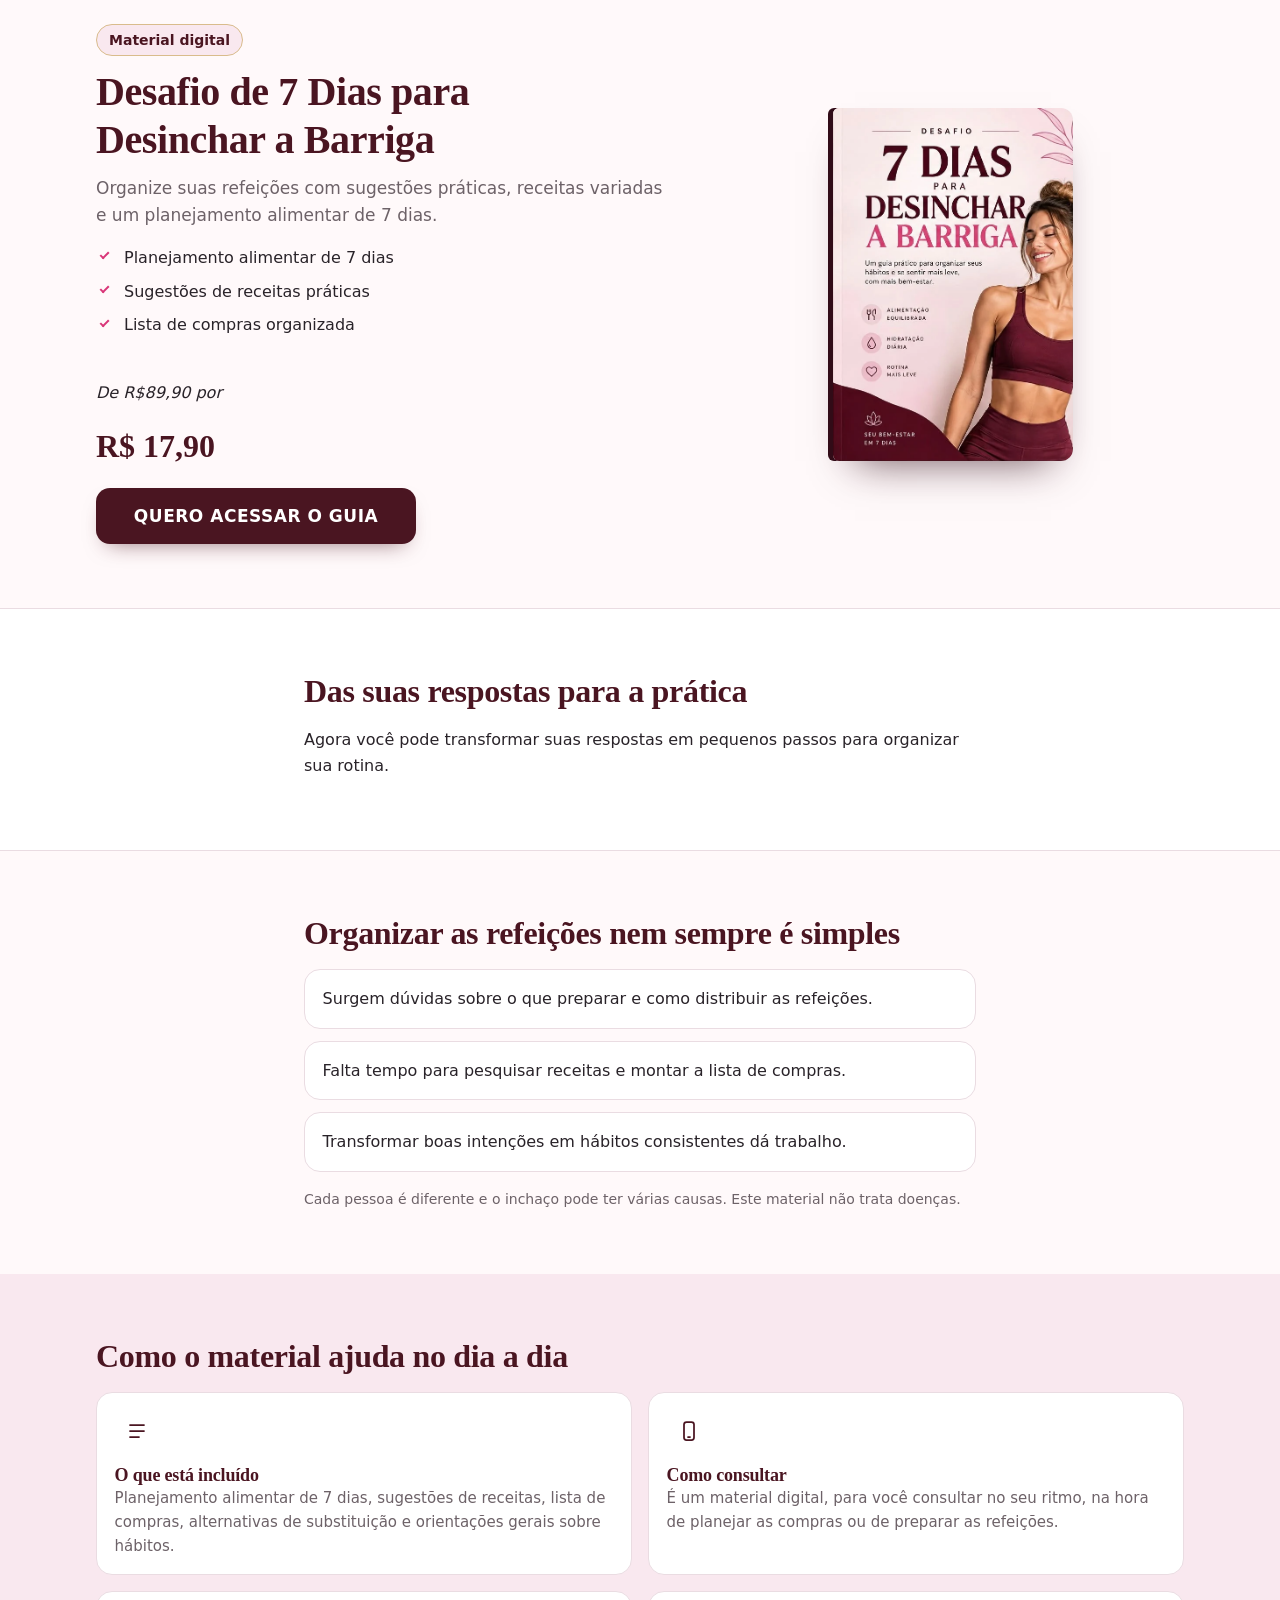
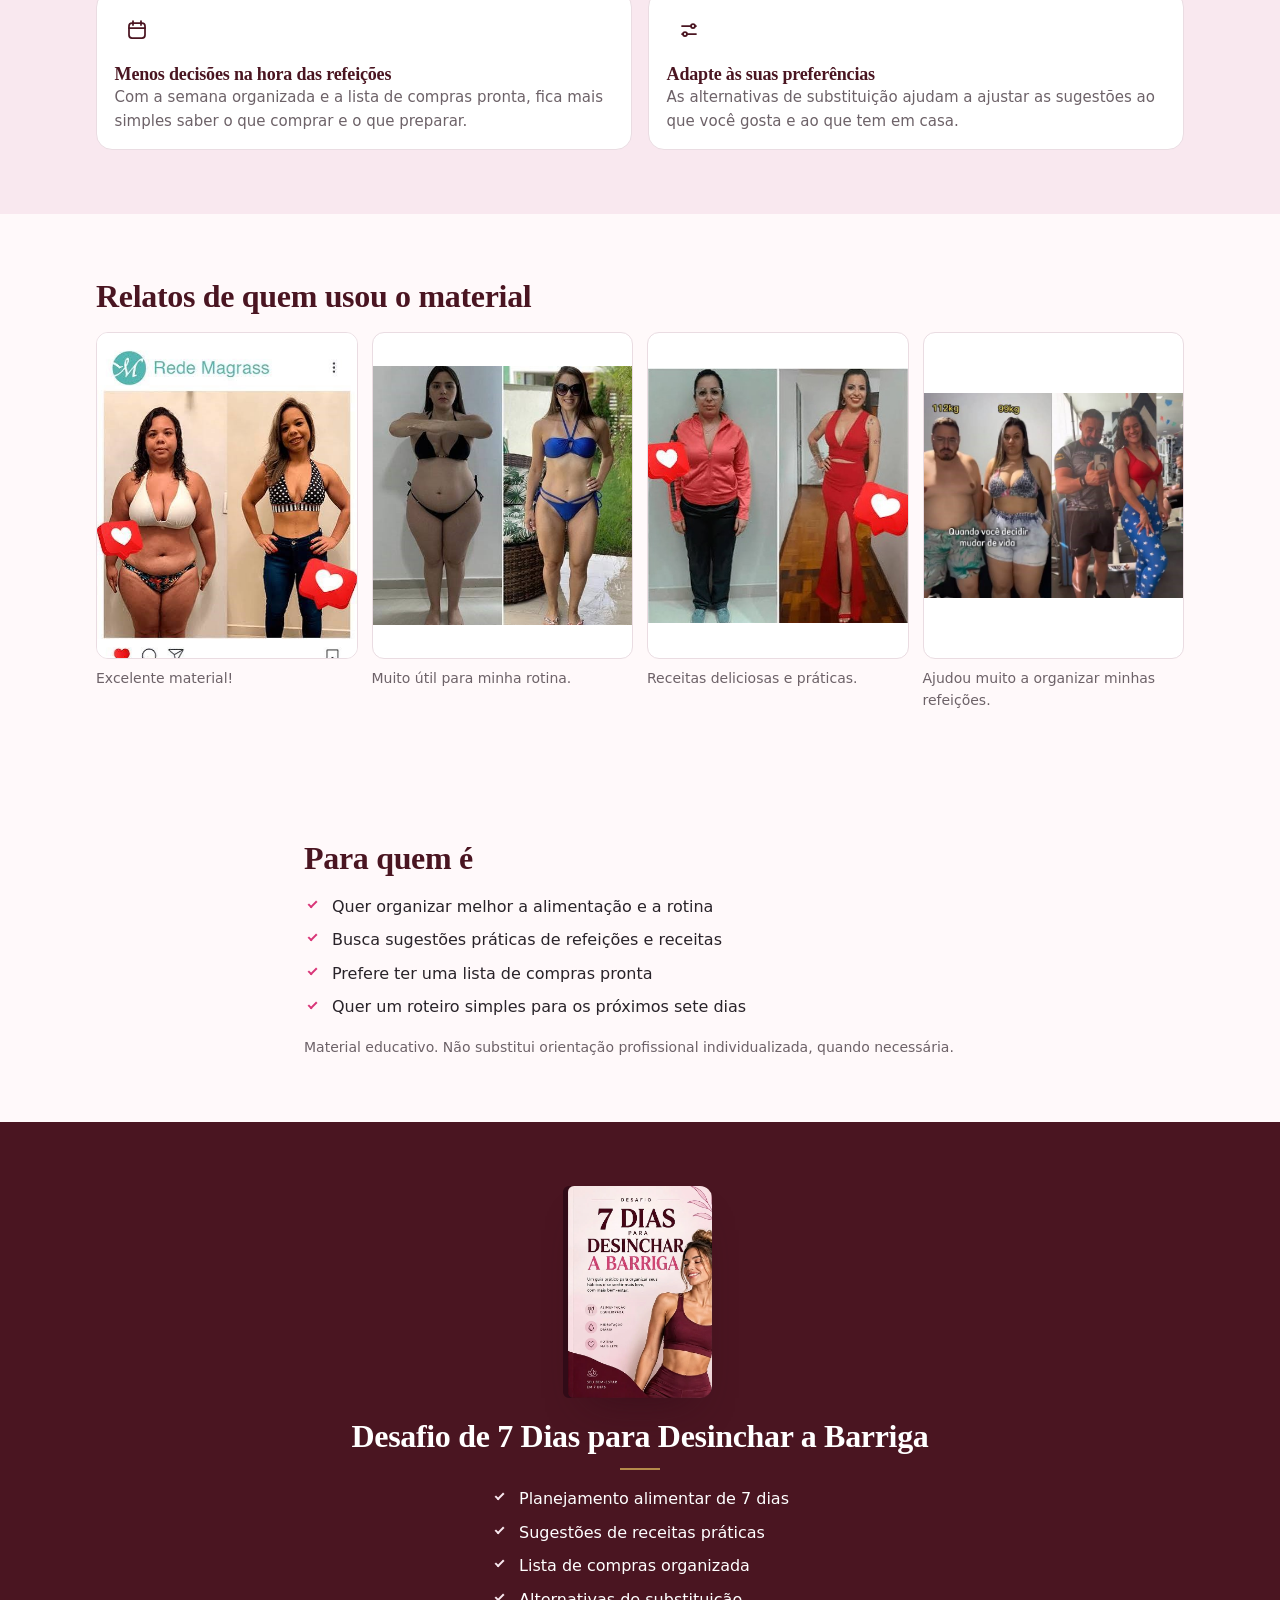
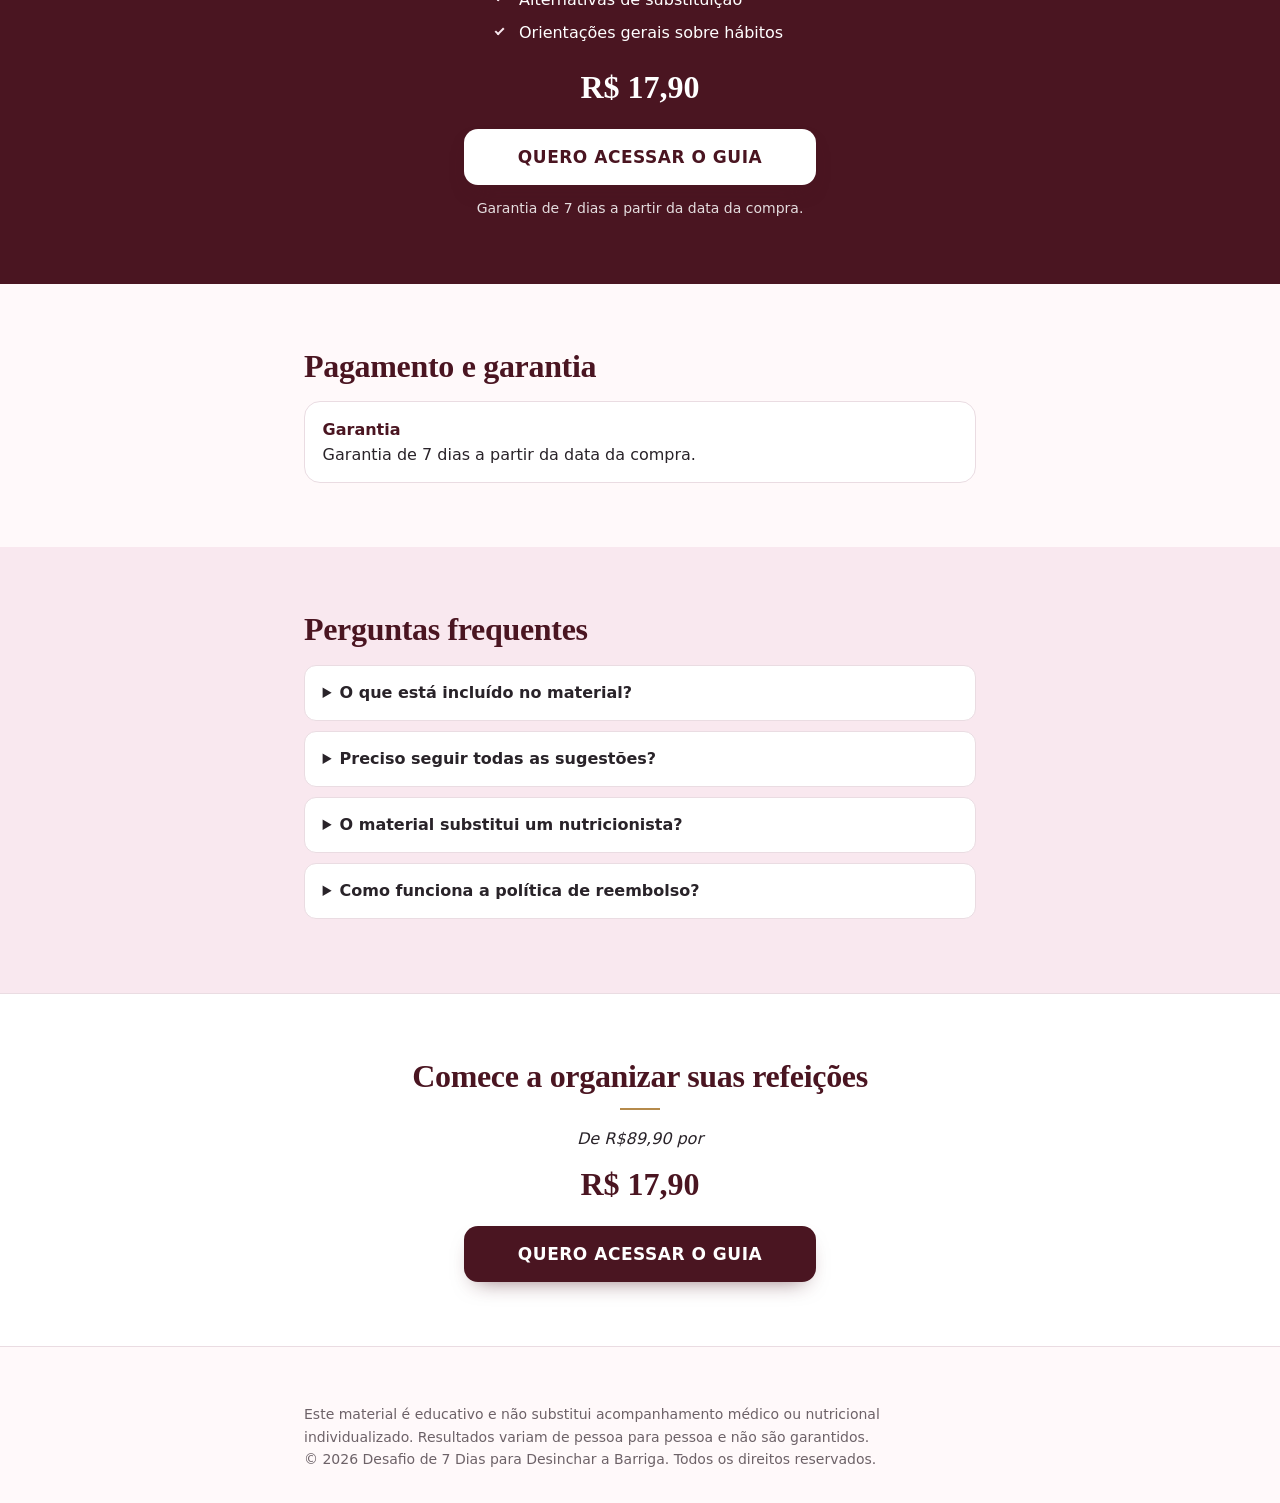
==== quiz-bem-estar-7-dias/vendas.html @ f111ca83 "first commit" ====
<!DOCTYPE html>
<html lang="pt-BR">

<head>
  <meta charset="utf-8">
  <meta name="viewport" content="width=device-width, initial-scale=1, viewport-fit=cover">
  <title>Desafio de 7 Dias para Desinchar a Barriga</title>
  <meta name="description"
    content="Organize suas refeições com sugestões práticas, receitas variadas e um planejamento alimentar de 7 dias. Material digital.">
  <meta name="theme-color" content="#4A1521">
  <meta property="og:type" content="website">
  <meta property="og:locale" content="pt_BR">
  <meta property="og:title" content="Desafio de 7 Dias para Desinchar a Barriga">
  <meta property="og:description"
    content="Planejamento alimentar de 7 dias, receitas práticas e lista de compras organizada.">
  <link rel="icon"
    href="data:image/svg+xml,%3Csvg xmlns='http://www.w3.org/2000/svg' viewBox='0 0 32 32'%3E%3Crect width='32' height='32' rx='9' fill='%234A1521'/%3E%3Cpath d='M8 24C8 15 13 9 24 8c0 11-6 16-16 16z' fill='%23F9E8EF'/%3E%3C/svg%3E">
  <link rel="stylesheet" href="vendas.css">
  <script src="vendas.js" defer></script>
</head>

<body>
  <main>

    <!-- 1. PRIMEIRA DOBRA -->
    <section class="hero">
      <div class="wrap hero__grid">
        <div>
          <p class="tag">Material digital</p>
          <h1>Desafio de 7 Dias para Desinchar a Barriga</h1>
          <p class="sub">Organize suas refeições com sugestões práticas, receitas variadas e um planejamento alimentar
            de 7 dias.</p>
          <ul class="ticks">
            <li>Planejamento alimentar de 7 dias</li>
            <li>Sugestões de receitas práticas</li>
            <li>Lista de compras organizada</li>
            <br>
            <p> <i>De R$89,90 por</i> </p>
          </ul>
          <p class="promo" hidden><span>De <s data-regular></s> por</span><span>Oferta válida até <time
                data-end></time></span><span class="timer" data-timer role="timer" aria-live="off"></span></p>
          <p class="price"><strong>R$ 17,90</strong></p>
          <button type="button" id="hero-cta" class="btn" data-cta>QUERO ACESSAR O GUIA</button>
          <p class="cta-msg" role="status"></p>
        </div>
        <figure class="cover-wrap">
          <img class="cover-img" src="./capa-desafio.webp" width="547" height="805" fetchpriority="high"
            alt="Capa do guia Desafio de 7 Dias para Desinchar a Barriga">
        </figure>
      </div>
    </section>

    <!-- 2. CONTINUIDADE DO QUIZ -->
    <section class="band">
      <div class="wrap narrow">
        <h2>Das suas respostas para a prática</h2>
        <p>Agora você pode transformar suas respostas em pequenos passos para organizar sua rotina.</p>
        <p id="quiz-note"></p>
      </div>
    </section>

    <!-- 3. IDENTIFICAÇÃO -->
    <section>
      <div class="wrap narrow">
        <h2>Organizar as refeições nem sempre é simples</h2>
        <ul class="cards cards--1">
          <li>Surgem dúvidas sobre o que preparar e como distribuir as refeições.</li>
          <li>Falta tempo para pesquisar receitas e montar a lista de compras.</li>
          <li>Transformar boas intenções em hábitos consistentes dá trabalho.</li>
        </ul>
        <p class="note">Cada pessoa é diferente e o inchaço pode ter várias causas. Este material não trata doenças.</p>
      </div>
    </section>

    <!-- 4. CONTEÚDO REAL (aparece quando houver imagens em PREVIEWS no vendas.js) -->
    <section id="previa" class="alt" hidden>
      <div class="wrap">
        <h2>Veja exemplos do material</h2>
        <div id="previa-lista" class="previews"></div>
      </div>
    </section>

    <!-- 5. BENEFÍCIOS E CONTEÚDO -->
    <section class="alt-soft">
      <div class="wrap">
        <h2>Como o material ajuda no dia a dia</h2>
        <div class="grid2 benefits">
          <article class="box">
            <div class="ico-wrap"><svg class="ico" viewBox="0 0 24 24" aria-hidden="true">
                <path d="M5 6h14M5 12h14M5 18h9" />
              </svg></div>
            <h3>O que está incluído</h3>
            <p>Planejamento alimentar de 7 dias, sugestões de receitas, lista de compras, alternativas de substituição e
              orientações gerais sobre hábitos.</p>
          </article>
          <article class="box">
            <div class="ico-wrap"><svg class="ico" viewBox="0 0 24 24" aria-hidden="true">
                <rect x="7" y="3" width="10" height="18" rx="2.5" />
                <path d="M11 18h2" />
              </svg></div>
            <h3>Como consultar</h3>
            <p>É um material digital, para você consultar no seu ritmo, na hora de planejar as compras ou de preparar as
              refeições.</p>
          </article>
          <article class="box">
            <div class="ico-wrap"><svg class="ico" viewBox="0 0 24 24" aria-hidden="true">
                <rect x="4" y="5" width="16" height="15" rx="3" />
                <path d="M8 3v4M16 3v4M4 10h16" />
              </svg></div>
            <h3>Menos decisões na hora das refeições</h3>
            <p>Com a semana organizada e a lista de compras pronta, fica mais simples saber o que comprar e o que
              preparar.</p>
          </article>
          <article class="box">
            <div class="ico-wrap"><svg class="ico" viewBox="0 0 24 24" aria-hidden="true">
                <path d="M5 8h9M18 8h1M5 16h1M10 16h9" />
                <circle cx="16" cy="8" r="2" />
                <circle cx="8" cy="16" r="2" />
              </svg></div>
            <h3>Adapte às suas preferências</h3>
            <p>As alternativas de substituição ajudam a ajustar as sugestões ao que você gosta e ao que tem em casa.</p>
          </article>
        </div>
      </div>
    </section>

    <!-- 6. PROVAS SOCIAIS (só aparece com materiais reais configurados em vendas.js) -->
    <section id="provas" hidden>
      <div class="wrap">
        <h2>Relatos de quem usou o material</h2>
        <div id="provas-lista" class="proofs" role="region" aria-label="Relatos de clientes" tabindex="0"></div>
      </div>
    </section>

    <!-- 7. PARA QUEM É -->
    <section>
      <div class="wrap narrow">
        <h2>Para quem é</h2>
        <ul class="ticks">
          <li>Quer organizar melhor a alimentação e a rotina</li>
          <li>Busca sugestões práticas de refeições e receitas</li>
          <li>Prefere ter uma lista de compras pronta</li>
          <li>Quer um roteiro simples para os próximos sete dias</li>
        </ul>
        <p class="note">Material educativo. Não substitui orientação profissional individualizada, quando necessária.
        </p>
      </div>
    </section>

    <!-- 8. OFERTA -->
    <section id="oferta" class="offer">
      <div class="wrap narrow center">
        <img class="cover-img cover-img--sm" src="./capa-desafio.webp" width="547" height="805" loading="lazy"
          alt="Capa do guia Desafio de 7 Dias para Desinchar a Barriga">
        <h2>Desafio de 7 Dias para Desinchar a Barriga</h2>
        <ul class="ticks ticks--light">
          <li>Planejamento alimentar de 7 dias</li>
          <li>Sugestões de receitas práticas</li>
          <li>Lista de compras organizada</li>
          <li>Alternativas de substituição</li>
          <li>Orientações gerais sobre hábitos</li>
        </ul>
        <p class="promo" hidden><span>De <s data-regular></s> por</span><span>Oferta válida até <time
              data-end></time></span><span class="timer" data-timer role="timer" aria-live="off"></span></p>
        <p class="price price--big"><strong>R$ 17,90</strong></p>
        <button type="button" class="btn btn--light" data-cta>QUERO ACESSAR O GUIA</button>
        <p class="cta-msg" role="status"></p>
        <p id="info-acesso" class="micro"></p>
        <p id="info-garantia" class="micro"></p>

        <div id="bumps" class="bumps" hidden>
          <h3 class="bumps-title">Ofertas adicionais, opcionais</h3>
          <p class="micro">Disponíveis no checkout, com preços separados. Não estão incluídas nos R$ 17,90.</p>
          <ul id="bumps-lista" class="bumps-list"></ul>
        </div>
      </div>
    </section>

    <!-- 9. PAGAMENTO E GARANTIA (preenchido por vendas.js somente com dados confirmados) -->
    <section id="pagamento" hidden>
      <div class="wrap narrow">
        <h2>Pagamento e garantia</h2>
        <dl id="pagamento-lista" class="info"></dl>
      </div>
    </section>

    <!-- 10. FAQ -->
    <section class="alt">
      <div class="wrap narrow">
        <h2>Perguntas frequentes</h2>
        <details>
          <summary>O que está incluído no material?</summary>
          <p>Planejamento alimentar de 7 dias, sugestões de receitas, lista de compras, alternativas de substituição e
            orientações gerais sobre hábitos.</p>
        </details>
        <details data-faq="access">
          <summary>Como recebo o produto?</summary>
          <p></p>
        </details>
        <details data-faq="devices">
          <summary>Em quais dispositivos posso consultar o arquivo?</summary>
          <p></p>
        </details>
        <details>
          <summary>Preciso seguir todas as sugestões?</summary>
          <p>Não. As sugestões são um ponto de partida: você pode ajustar conforme suas preferências, sua rotina e suas
            necessidades.</p>
        </details>
        <details>
          <summary>O material substitui um nutricionista?</summary>
          <p>Não. O material é educativo e traz orientações gerais. Para um plano individualizado, procure um
            nutricionista ou outro profissional de saúde.</p>
        </details>
        <details data-faq="refund">
          <summary>Como funciona a política de reembolso?</summary>
          <p></p>
        </details>
      </div>
    </section>

    <!-- 11. CTA FINAL -->
    <section class="final">
      <div class="wrap narrow center">
        <h2>Comece a organizar suas refeições</h2>
        <p> <i>De R$89,90 por</i> </p>
        <p class="promo" hidden><span>De <s data-regular></s> por</span><span>Oferta válida até <time
              data-end></time></span><span class="timer" data-timer role="timer" aria-live="off"></span></p>
        <p class="price"><strong>R$ 17,90</strong></p>
        <button type="button" class="btn" data-cta>QUERO ACESSAR O GUIA</button>
        <p class="cta-msg" role="status"></p>
      </div>
    </section>

  </main>

  <footer>
    <div class="wrap narrow">
      <p id="rodape-id"></p>
      <nav id="rodape-links" aria-label="Documentos"></nav>
      <p class="micro">Este material é educativo e não substitui acompanhamento médico ou nutricional individualizado.
        Resultados variam de pessoa para pessoa e não são garantidos.<br>© 2026 Desafio de 7 Dias para Desinchar a
        Barriga. Todos os direitos reservados.</p>
    </div>
  </footer>

  <div id="sticky" class="sticky" hidden>
    <strong>R$ 17,90</strong>
    <button type="button" class="btn" data-cta>QUERO ACESSAR O GUIA</button>
    <p class="cta-msg" role="status"></p>
  </div>
</body>

</html>
---- quiz-bem-estar-7-dias/vendas.css ----
/* Página de vendas — Desafio de 7 Dias. CSS puro, fontes do sistema. */
:root{--bg:#FFF9FA;--wine:#4A1521;--wine2:#310B17;--pink:#D93678;--soft:#F9E8EF;--text:#292329;--muted:#6D6268;--line:#EADCE2;--r:16px;
--gold:#B58A4B;--font:system-ui,-apple-system,"Segoe UI",Roboto,"Helvetica Neue",Arial,sans-serif;--head:"Iowan Old Style","Palatino Linotype",Georgia,serif}
*,*::before,*::after{box-sizing:border-box}
html{-webkit-text-size-adjust:100%;scroll-behavior:smooth}
body{margin:0;background:var(--bg);color:var(--text);font:1rem/1.6 var(--font);overflow-x:hidden;overflow-x:clip;-webkit-tap-highlight-color:transparent}
[hidden]{display:none!important}
h1,h2,h3,p,ul,ol,dl,dd,figure{margin:0}
ul,ol{padding:0;list-style:none}
h1,h2,h3{font-family:var(--head);color:var(--wine);line-height:1.18;letter-spacing:-.01em;text-wrap:balance}
h1{font-size:clamp(1.65rem,6.2vw,2.5rem)}
h2{font-size:clamp(1.45rem,5vw,2rem);margin-bottom:1rem}
h3{font-size:1.125rem}
section{padding:clamp(2.25rem,7vw,4rem) 0}
.wrap{width:min(100% - 2.5rem,68rem);margin:0 auto}
.narrow{max-width:42rem}
.center{text-align:center}
.alt{background:var(--soft)}
.band{background:#fff;border-block:1px solid var(--line)}
.band p+p{margin-top:.5rem}
.note,.micro{color:var(--muted);font-size:.875rem}
.note{margin-top:1rem}
.micro{margin-top:.75rem}

/* Botões */
.btn{display:inline-flex;align-items:center;justify-content:center;width:100%;min-height:3.5rem;padding:0 1rem;border:0;border-radius:14px;background:var(--wine);color:#fff;font:700 clamp(.9375rem,4vw,1.0625rem)/1.2 var(--font);letter-spacing:.03em;cursor:pointer;box-shadow:0 10px 22px -12px rgba(74,21,33,.65);transition:background-color .18s,transform .18s}
.btn:hover{background:var(--wine2);transform:translateY(-1px)}
.btn:focus-visible{outline:3px solid var(--pink);outline-offset:3px}
.btn--light{background:#fff;color:var(--wine)}
.btn--light:hover{background:var(--soft)}
.cta-msg{margin-top:.5rem;font-size:.875rem;color:var(--wine)}
.cta-msg:empty{display:none}
.offer .cta-msg{color:var(--soft)}

/* Hero */
.hero{padding-top:1.5rem}
.hero__grid{display:grid;gap:1.5rem}
.tag{display:inline-block;margin-bottom:.75rem;padding:.25rem .75rem;border-radius:999px;background:var(--soft);color:var(--wine);font-size:.875rem;font-weight:600}
.sub{margin-top:.75rem;color:var(--muted);font-size:1.0625rem}
.ticks{display:grid;gap:.5rem;margin:1rem 0}
.ticks li{position:relative;padding-left:1.75rem}
.ticks li::before{content:"";position:absolute;left:.25rem;top:.45rem;width:.55rem;height:.3rem;border-left:2.5px solid var(--pink);border-bottom:2.5px solid var(--pink);transform:rotate(-45deg)}
.price{margin:.5rem 0 1rem;font-size:1.25rem}
.price strong{font-family:var(--head);font-size:2rem;color:var(--wine)}
.cover-wrap{display:grid;justify-items:center;gap:.5rem;order:-1}
.cover-wrap figcaption{color:var(--muted);font-size:.8125rem}
.cover-img{display:block;width:min(62%,15rem);height:auto;border-radius:6px 12px 12px 6px;box-shadow:-5px 0 0 var(--wine2),0 22px 40px -22px rgba(49,11,23,.7)}
.cover-img--sm{width:9rem;margin:0 auto 1.25rem}
.mini-img{display:block;width:3.5rem;height:auto;margin-bottom:.75rem;border-radius:3px 6px 6px 3px;box-shadow:-3px 0 0 var(--wine2)}
.promo{display:flex;flex-wrap:wrap;align-items:center;gap:.25rem .75rem;margin-top:.5rem;color:var(--muted);font-size:.9375rem}
.promo s{font-weight:600}
.timer{padding:.1rem .6rem;border-radius:8px;background:var(--soft);color:var(--wine);font-weight:700;font-variant-numeric:tabular-nums}
.offer .promo{justify-content:center;color:var(--soft)}
.offer .timer{background:#fff}

/* Cards */
.cards{display:grid;gap:.75rem}
.cards>li,.box{padding:1rem 1.1rem;border:1px solid var(--line);border-radius:var(--r);background:#fff}
.days{grid-template-columns:1fr}
.days li{display:grid;grid-template-columns:2.5rem 1fr;column-gap:.9rem}
.days b{grid-row:span 2;display:grid;place-items:center;width:2.5rem;height:2.5rem;border-radius:50%;background:var(--soft);color:var(--wine);font-family:var(--head);font-size:1.25rem}
.days p,.box p{color:var(--muted);font-size:.9375rem}
.grid2{display:grid;gap:1rem}
.mini{display:grid;place-items:center;width:3rem;height:3.75rem;margin-bottom:.75rem;border-radius:6px 10px 10px 6px;background:var(--wine);color:#fff;font-weight:700;font-size:.8125rem}
.provas-item img{display:block;width:100%;height:auto;border-radius:12px}
.provas-item figcaption{margin-top:.5rem;color:var(--muted);font-size:.875rem}

/* Oferta */
.offer{background:var(--wine);color:#fff}
.offer h2,.offer .price strong{color:#fff}
.offer .micro{color:rgba(255,255,255,.85)}
.ticks--light{justify-content:center;width:fit-content;margin-inline:auto;text-align:left}
.ticks--light li::before{border-color:var(--soft)}

/* Pagamento, FAQ, rodapé */
.info{display:grid;gap:.75rem}
.info div{padding:.9rem 1.1rem;border:1px solid var(--line);border-radius:var(--r);background:#fff}
.info dt{font-weight:700;color:var(--wine)}
details{margin-bottom:.6rem;border:1px solid var(--line);border-radius:12px;background:#fff}
summary{padding:.9rem 1.1rem;font-weight:600;cursor:pointer}
summary:focus-visible{outline:3px solid var(--pink);outline-offset:2px;border-radius:12px}
details p{padding:0 1.1rem 1rem;color:var(--muted)}
.final{background:#fff;border-top:1px solid var(--line)}
.final p+p{margin-top:.5rem}
footer{padding:2rem 0 calc(6rem + env(safe-area-inset-bottom));border-top:1px solid var(--line);font-size:.875rem;color:var(--muted)}
#rodape-links{display:flex;flex-wrap:wrap;gap:.5rem 1.25rem;margin:.75rem 0}
#rodape-links a{color:var(--wine)}

/* CTA fixo (somente celular) */
.sticky{position:fixed;inset:auto 0 0 0;z-index:20;display:flex;flex-wrap:wrap;align-items:center;gap:.5rem .75rem;padding:.6rem 1rem calc(.6rem + env(safe-area-inset-bottom));background:#fff;border-top:1px solid var(--line);box-shadow:0 -8px 24px -16px rgba(74,21,33,.4)}
.sticky strong{font:700 1.25rem var(--head);color:var(--wine)}
.sticky .btn{flex:1;min-height:3rem}
.sticky .cta-msg{flex-basis:100%;margin:0}

@media (min-width:48rem){
  .hero__grid{grid-template-columns:1.25fr 1fr;align-items:center;gap:3rem}
  .cover-wrap{order:0}
  .btn{width:auto;min-width:20rem}
  .center .btn{min-width:22rem}
  .days{grid-template-columns:repeat(2,1fr)}
  .grid2{grid-template-columns:repeat(2,1fr)}
  .sticky{display:none!important}
  footer{padding-bottom:2rem}
}
@media (prefers-reduced-motion:reduce){*{transition-duration:.01ms!important;scroll-behavior:auto!important}}

/* Detalhes dourados discretos */
.tag{border:1px solid #D9BC8C}
.center h2::after{content:"";display:block;width:2.5rem;height:2px;margin:.75rem auto 0;background:var(--gold)}
/* Benefícios, prévias e ofertas adicionais */
.alt-soft{background:var(--soft)}
.ico-wrap{display:grid;place-items:center;width:2.75rem;height:2.75rem;margin-bottom:.75rem;border-radius:14px;background:var(--soft);color:var(--wine)}
.alt-soft .ico-wrap{background:#fff}
.ico{width:1.5rem;height:1.5rem;fill:none;stroke:currentColor;stroke-width:1.75;stroke-linecap:round;stroke-linejoin:round}
.previews{display:grid;gap:1rem}
.previews figure{margin:0}
.previews img{display:block;width:100%;height:auto;border:1px solid var(--line);border-radius:12px;background:#fff}
.previews figcaption{margin-top:.5rem;color:var(--muted);font-size:.875rem}
.bumps{margin-top:2rem;padding-top:1.5rem;border-top:1px solid rgba(249,232,239,.25);text-align:left}
.bumps-title{color:#fff;font-size:1.125rem}
.bumps-list{display:grid;gap:.75rem;margin-top:1rem}
.bumps-list li{padding:.9rem 1.1rem;border-radius:var(--r);background:#fff;color:var(--text)}
.bumps-list strong{display:block;margin-top:.25rem;color:var(--wine)}
.bumps-list span{color:var(--muted);font-size:.9375rem}
@media (min-width:48rem){.previews{grid-template-columns:repeat(3,1fr)}}

/* Capa menor no celular: título, preço e botão precisam caber na primeira tela */
@media (max-width:47.99rem){.hero .cover-img{width:min(40%,9.5rem)}.hero{padding-top:1rem}}

/* Provas sociais: espaços no formato de post do Instagram (altere --proof-ratio para 1/1 se preferir quadrado) */
.proofs{--proof-ratio:4/5;display:flex;gap:.875rem;margin:0 -1.25rem;padding:.25rem 1.25rem 1rem;overflow-x:auto;scroll-snap-type:x mandatory;scrollbar-width:thin}
.proofs:focus-visible{outline:3px solid var(--pink);outline-offset:2px}
.proof{flex:0 0 78%;max-width:20rem;margin:0;scroll-snap-align:center}
.proof__frame{aspect-ratio:var(--proof-ratio);overflow:hidden;border:1px solid var(--line);border-radius:12px;background:#fff;display:grid;place-items:center}
.proof__frame img{display:block;width:100%;height:100%;object-fit:contain}
.proof__frame--empty{border:2px dashed #D9BC8C;background:var(--soft);color:var(--muted);text-align:center;font-size:.875rem;white-space:pre-line;padding:1rem}
.proof figcaption{margin-top:.5rem;color:var(--muted);font-size:.875rem}
.edit-note{margin-bottom:.75rem;padding:.5rem .75rem;border-radius:10px;background:#FFF4DC;color:#6B4E12;font-size:.875rem}
@media (min-width:48rem){.proofs{display:grid;grid-template-columns:repeat(2,1fr);margin:0;padding:0;overflow:visible}.proof{max-width:none}}
@media (min-width:64rem){.proofs{grid-template-columns:repeat(4,1fr)}}
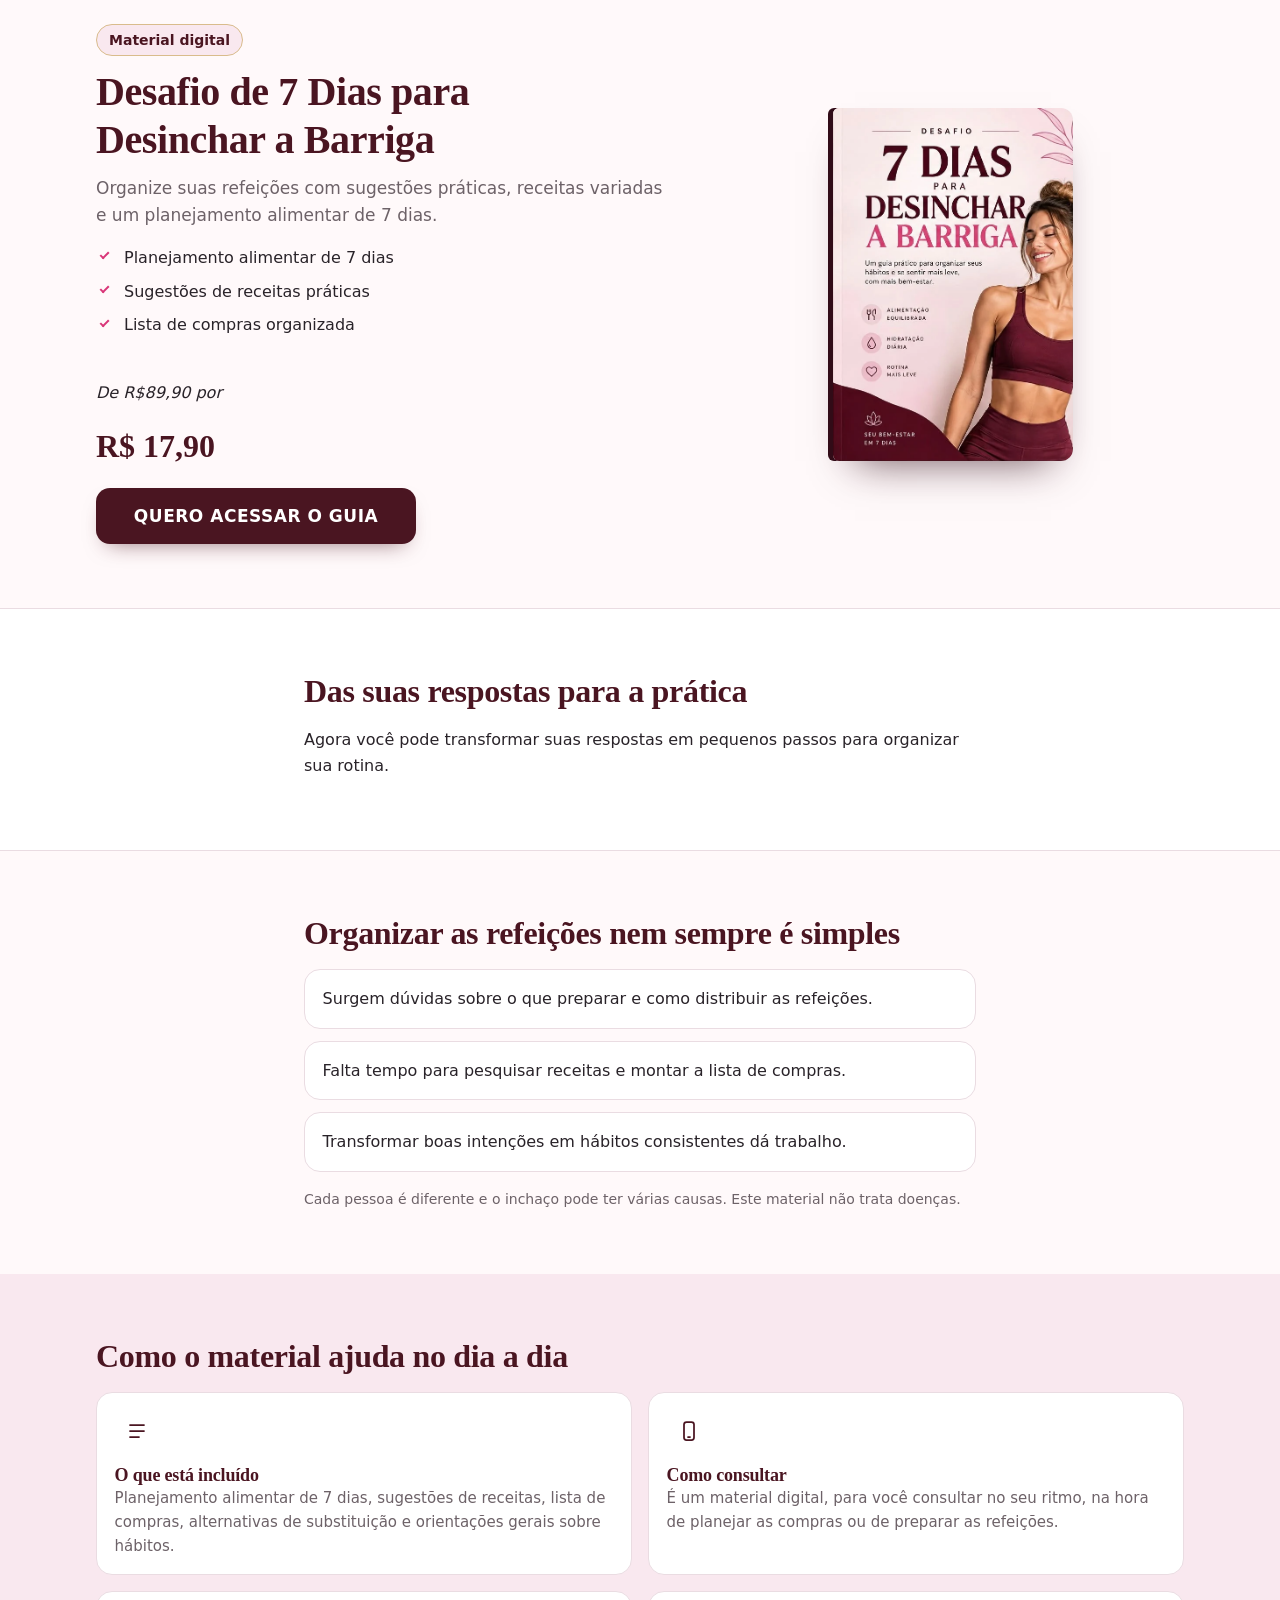
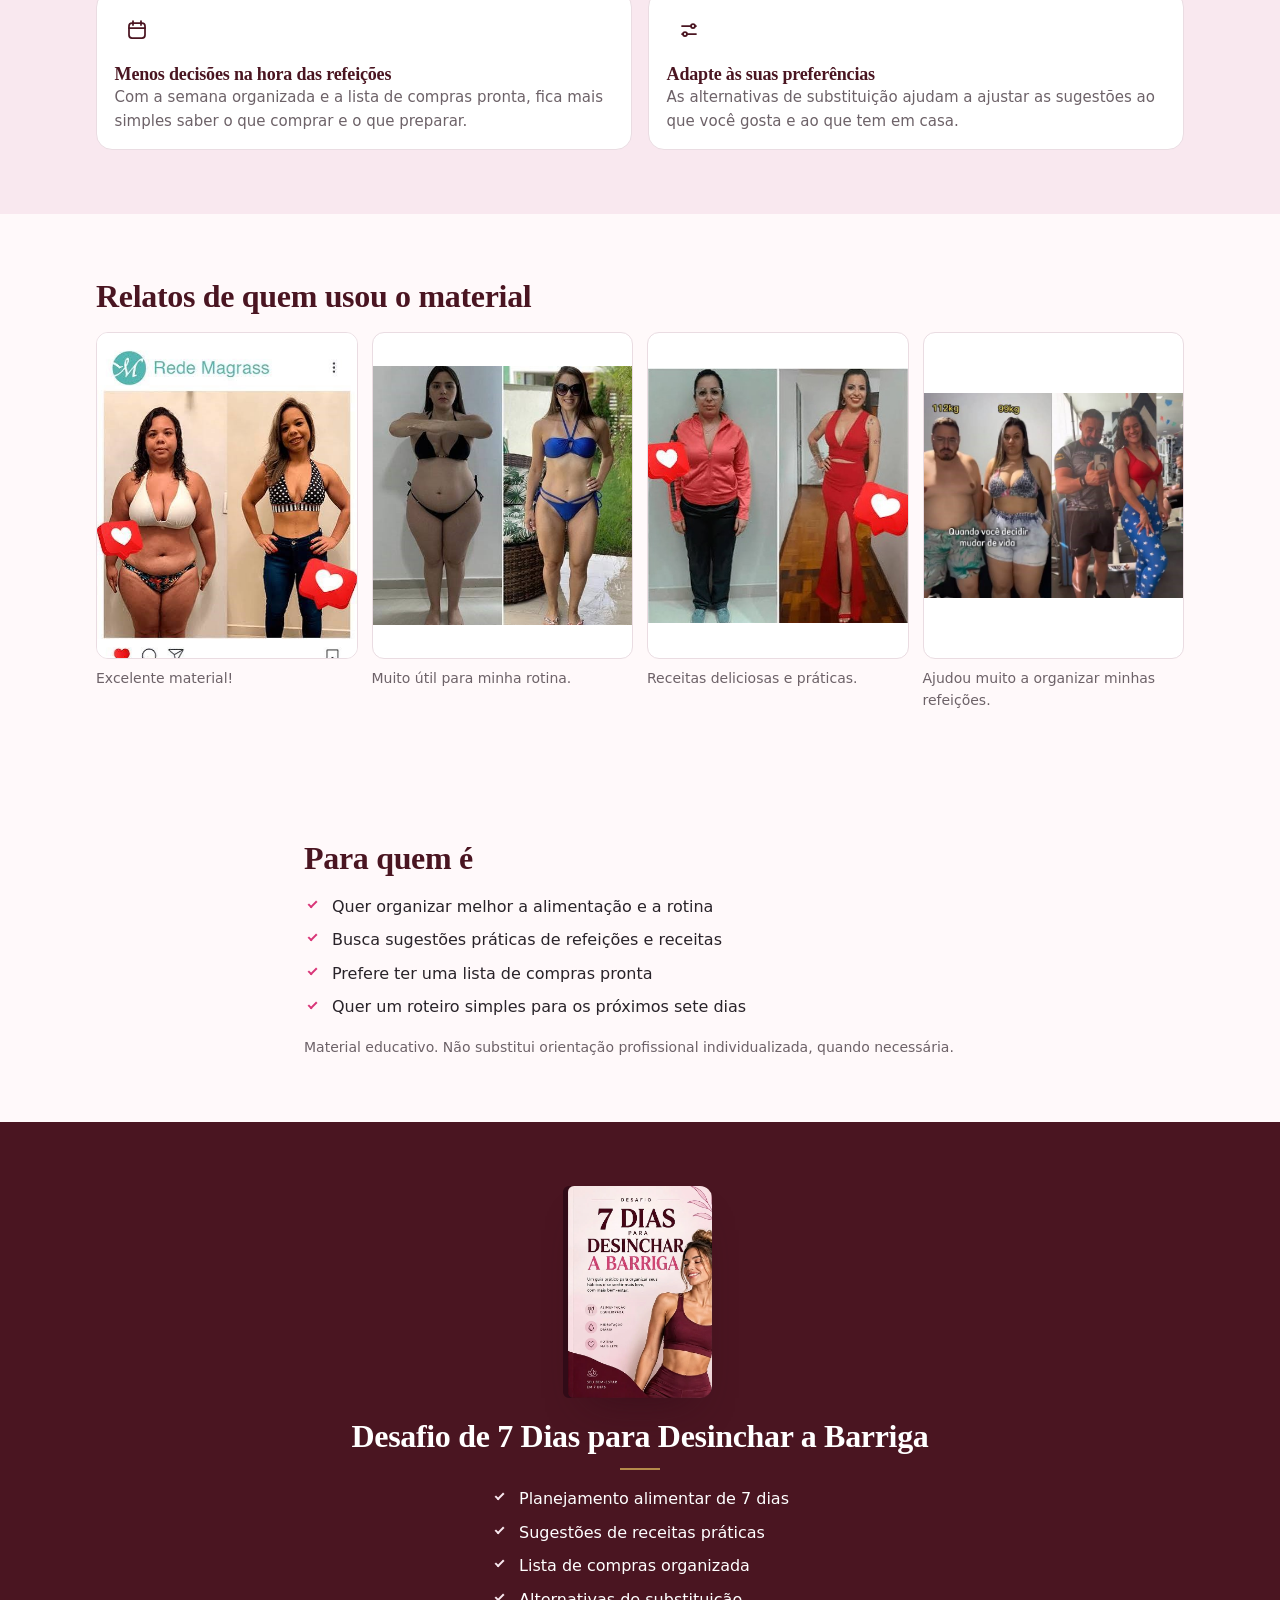
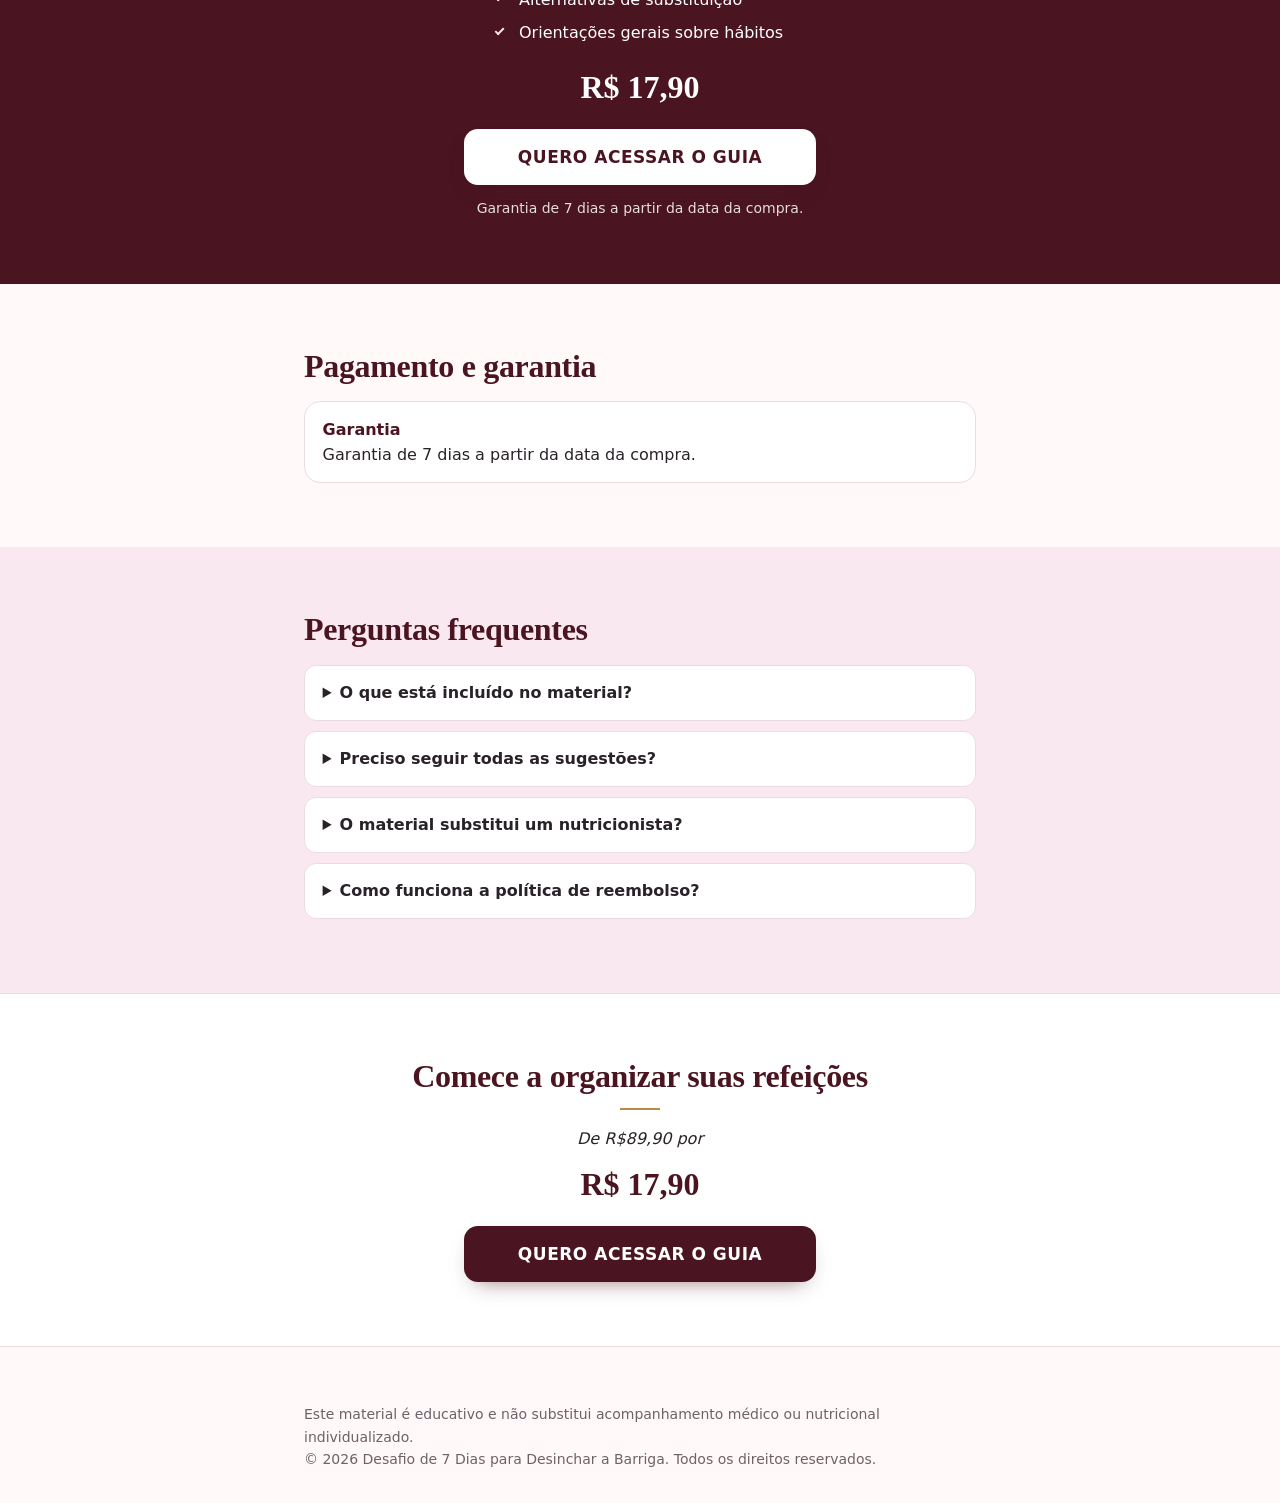
==== commit eae87d6a: "commit atualiz" ====
--- a/quiz-bem-estar-7-dias/vendas.html
+++ b/quiz-bem-estar-7-dias/vendas.html
@@ -238,7 +238,7 @@
       <p id="rodape-id"></p>
       <nav id="rodape-links" aria-label="Documentos"></nav>
       <p class="micro">Este material é educativo e não substitui acompanhamento médico ou nutricional individualizado.
-        Resultados variam de pessoa para pessoa e não são garantidos.<br>© 2026 Desafio de 7 Dias para Desinchar a
+        <br>© 2026 Desafio de 7 Dias para Desinchar a
         Barriga. Todos os direitos reservados.</p>
     </div>
   </footer>
